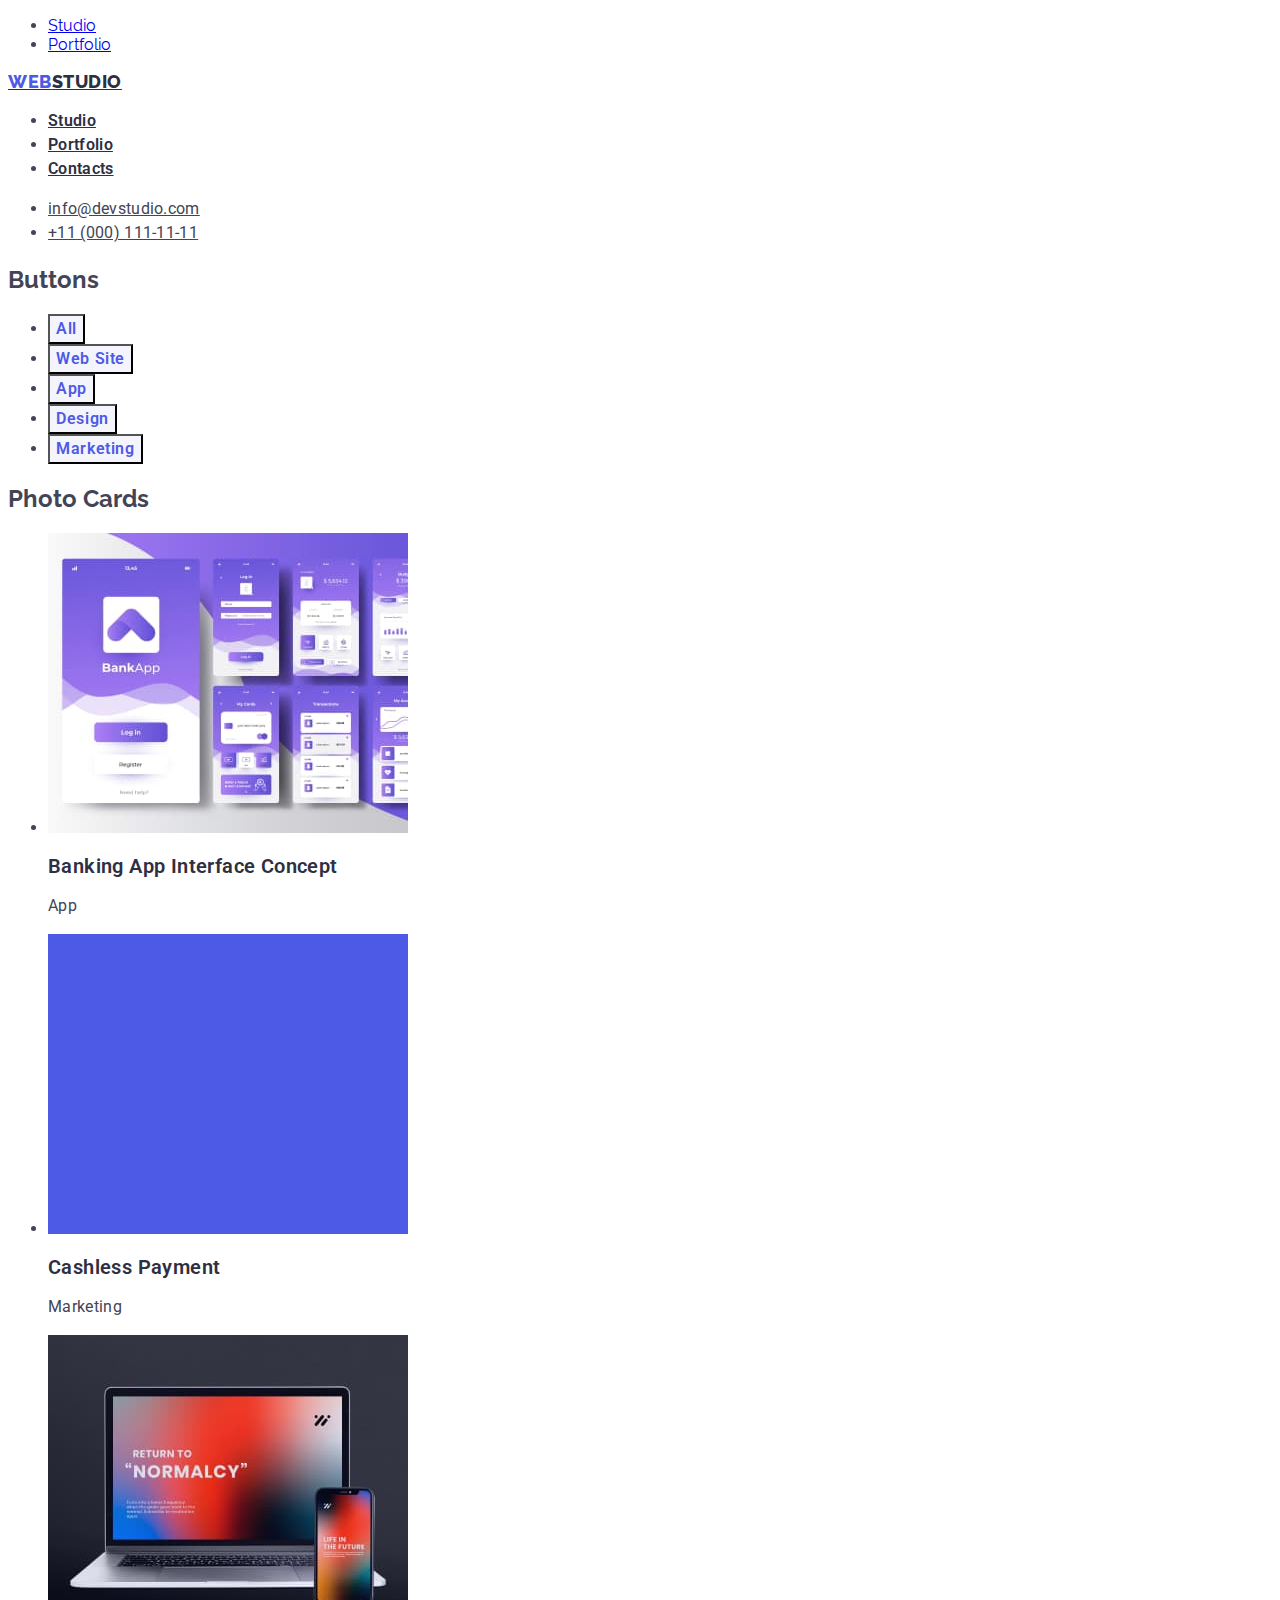
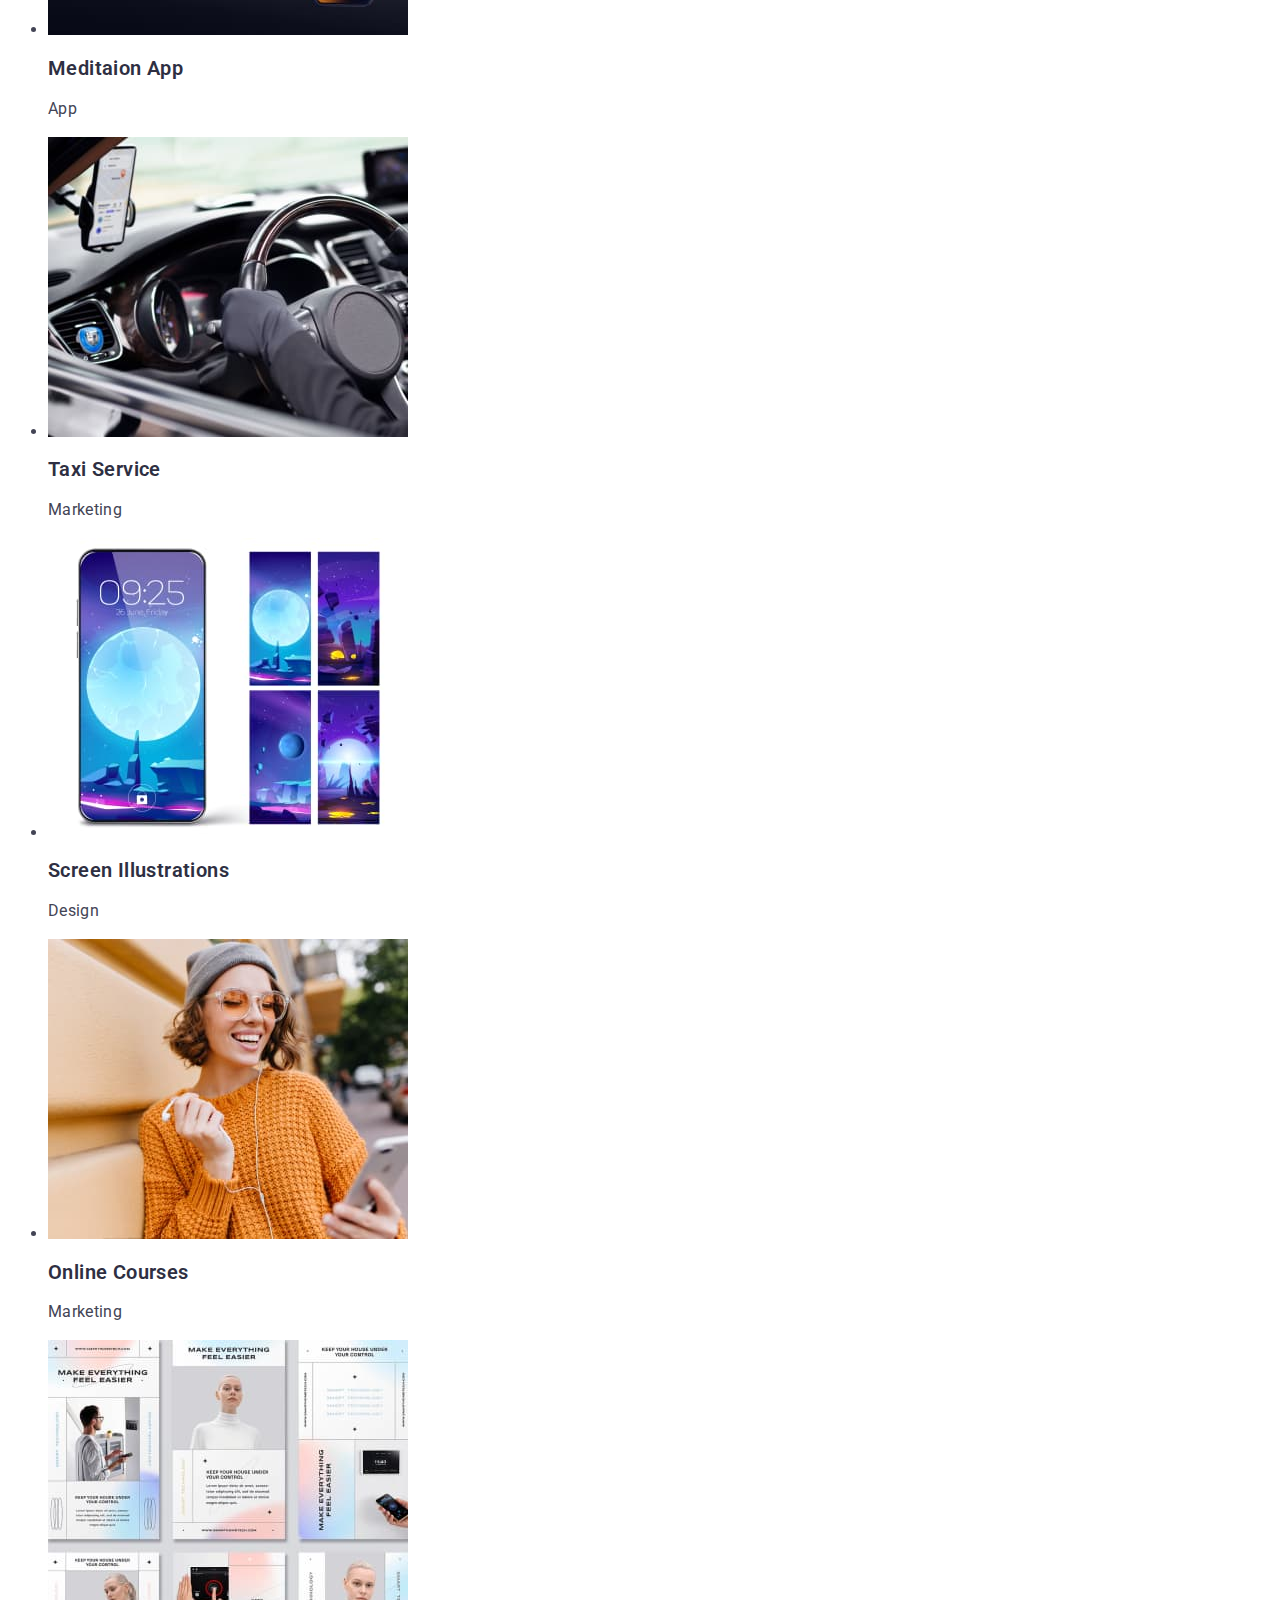
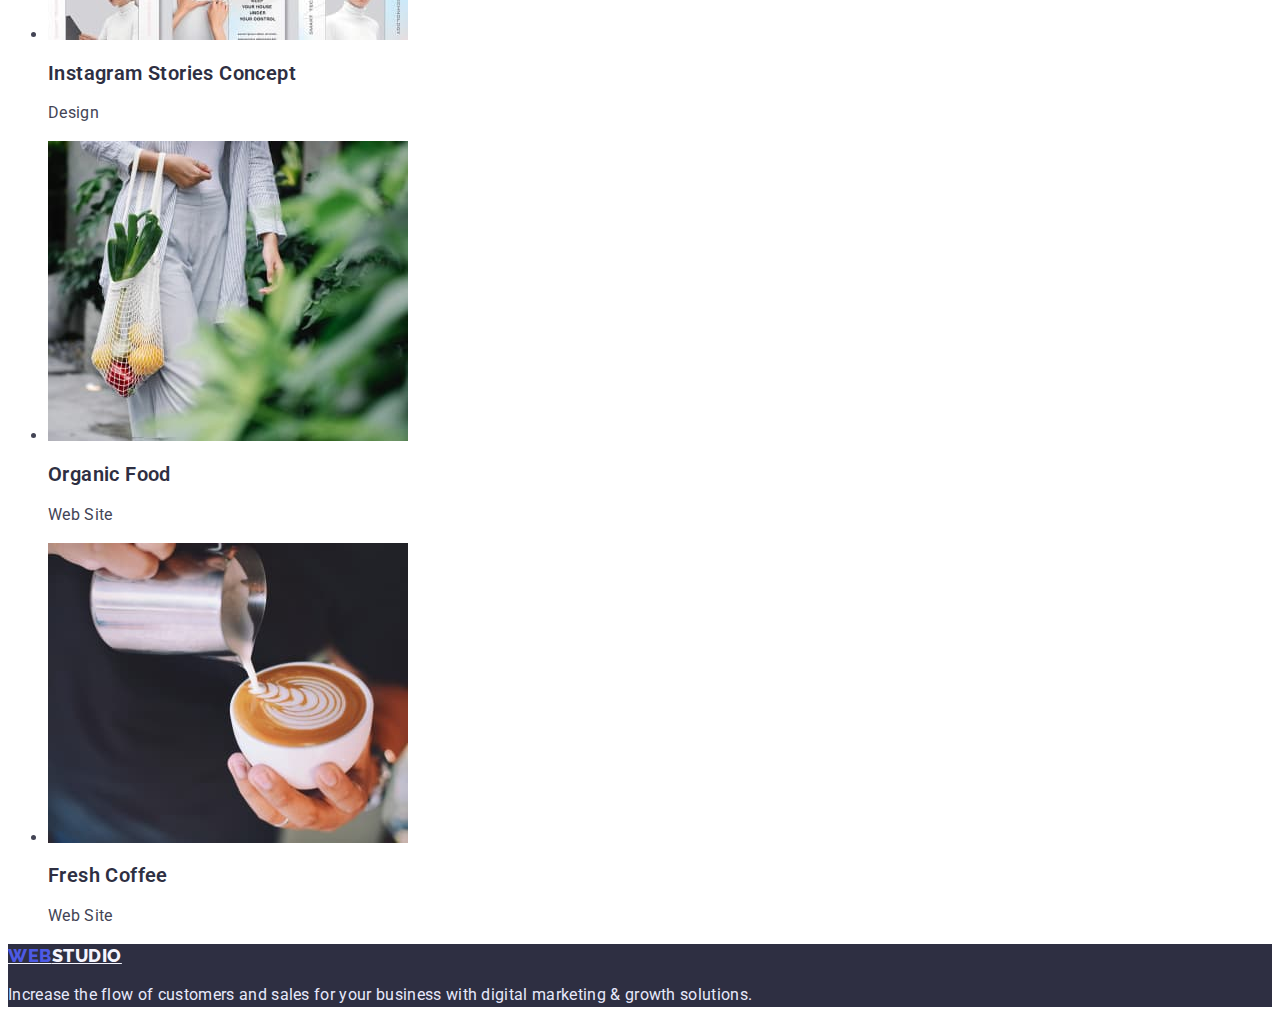
==== portfolio.html @ ffb572b6 "homework2" ====
<!DOCTYPE html>
<html lang="en">
  <head>
    <meta charset="UTF-8" />
    <meta http-equiv="X-UA-Compatible" content="IE=edge" />
    <meta name="viewport" content="width=device-width, initial-scale=1.0" />
    <title>Portfolio</title>
    <link rel="preconnect" href="https://fonts.googleapis.com" />
    <link rel="preconnect" href="https://fonts.gstatic.com" crossorigin />
    <link
      href="https://fonts.googleapis.com/css2?family=Raleway:wght@700&family=Roboto:wght@400;500;700;900&display=swap"
      rel="stylesheet"
    />
    <link rel="stylesheet" href="./css/portfolio.styles.css" />
  </head>
  <body>
    <header>
      <nav>
        <ul>
          <li><a href="./index.html">Studio</a></li>
          <li><a href="./portfolio.html">Portfolio</a></li>
        </ul>
        <a href="" class="logo"><span class="logo-main">Web</span>studio</a>
        <ul class="menu">
          <li><a class="menu-item" href="">Studio</a></li>
          <li><a class="menu-item" href="">Portfolio</a></li>
          <li><a class="menu-item" href="">Contacts</a></li>
        </ul>
      </nav>
      <ul>
        <li>
          <a class="email" href="mailto:info@devstudio.com"
            >info@devstudio.com</a
          >
        </li>
        <li>
          <a class="phone-number" href="tel:+11(000)111-11-11"
            >+11 (000) 111-11-11</a
          >
        </li>
      </ul>
    </header>
    <main class="main">
      <section>
        <h2>Buttons</h2>
        <ul class="btn-list">
          <li><button class="modal-btn" type="button">All</button></li>
          <li><button class="modal-btn" type="button">Web Site</button></li>
          <li><button class="modal-btn" type="button">App</button></li>
          <li><button class="modal-btn" type="button">Design</button></li>
          <li><button class="modal-btn" type="button">Marketing</button></li>
        </ul>
        <h2>Photo Cards</h2>
        <ul>
          <li>
            <a href="">
              <img
                src="./images/portfolio/photo1.jpg"
                alt="our projects"
                width="360"
              />
            </a>
            <h2 class="card-title">Banking App Interface Concept</h2>
            <p class="card-description">App</p>
          </li>
          <li>
            <a href=""
              ><img
                src="./images/portfolio/photo2.jpg"
                alt="our projects"
                width="360"
              />
            </a>
            <h2 class="card-title">Cashless Payment</h2>
            <p class="card-description">Marketing</p>
          </li>
          <li>
            <a href=""
              ><img
                src="./images/portfolio/photo3.jpg"
                alt="our projects"
                width="360"
              />
            </a>
            <h2 class="card-title">Meditaion App</h2>
            <p class="card-description">App</p>
          </li>
          <li>
            <a href=""
              ><img
                src="./images/portfolio/photo4.jpg"
                alt="our projects"
                width="360"
              />
            </a>
            <h2 class="card-title">Taxi Service</h2>
            <p class="card-description">Marketing</p>
          </li>
          <li>
            <a href=""
              ><img
                src="./images/portfolio/photo5.jpg"
                alt="our projects"
                width="360"
              />
            </a>
            <h2 class="card-title">Screen Illustrations</h2>
            <p class="card-description">Design</p>
          </li>
          <li>
            <a href="">
              <img
                src="./images/portfolio/photo6.jpg"
                alt="our projects"
                width="360"
              />
            </a>
            <h2 class="card-title">Online Courses</h2>
            <p class="card-description">Marketing</p>
          </li>
          <li>
            <a href=""
              ><img
                src="./images/portfolio/photo7.jpg"
                alt="our projects"
                width="360"
              />
            </a>
            <h2 class="card-title">Instagram Stories Concept</h2>
            <p class="card-description">Design</p>
          </li>
          <li>
            <a href=""
              ><img
                src="./images/portfolio/photo8.jpg"
                alt="our projects"
                width="360"
              />
            </a>
            <h2 class="card-title">Organic Food</h2>
            <p class="card-description">Web Site</p>
          </li>
          <li>
            <a href=""
              ><img
                src="./images/portfolio/photo9.jpg"
                alt="our projects"
                width="360"
              />
            </a>
            <h2 class="card-title">Fresh Coffee</h2>
            <p class="card-description">Web Site</p>
          </li>
        </ul>
      </section>
    </main>
    <footer class="footer">
      <a href="" class="logo-footer"
        ><span class="logo-main">Web</span>studio</a
      >
      <p class="footer-text">
        Increase the flow of customers and sales for your business with digital
        marketing & growth solutions.
      </p>
    </footer>
  </body>
</html>
---- css/portfolio.styles.css ----
:root {
  --accent-color: #4d5ae5;
  --primary-text-color: #2e2f42;
  --text-color: #434455;
  --primary-font: 'Roboto', 'Raleway', sans-serif;
  --secondary-font: 'Raleway', 'Roboto', sans-serif;
}

body {
  font-family: var(--primary-font);
  font-family: var(--secondary-font);
  color: var(--accent-color);
  color: var(--primary-text-color);
  color: var(--text-color);
}

.logo-main {
  font-family: var(--secondary-font);
  font-weight: 800;
  font-size: 18px;
  line-height: 1.3;
  letter-spacing: 0.03em;
  text-transform: uppercase;
  color: var(--accent-color);
}

.logo {
  font-family: var(--secondary-font);
  font-weight: 800;
  font-size: 18px;
  line-height: 1.3;
  letter-spacing: 0.03em;
  text-transform: uppercase;
  color: var(--primary-text-color);
}

.menu-item {
  font-family: var(--primary-font);
  font-weight: 600;
  font-size: 16px;
  line-height: 1.5;
  letter-spacing: 0.02em;
  color: var(--primary-text-color);
}

.menu-item:hover,
.menu-item:focus {
  color: var(--accent-color);
}

.email,
.phone-number {
  font-family: var(--primary-font);
  font-size: 16px;
  line-height: 1.5;
  letter-spacing: 0.02em;
  color: var(--text-color);
}

.email:hover,
.email:focus {
  color: var(--accent-color);
}

.phone-number:hover,
.phone-number:focus {
  color: var(--accent-color);
}

.modal-btn {
  font-family: var(--primary-font);
  font-weight: 600;
  font-size: 16px;
  line-height: 1.5;
  letter-spacing: 0.04em;
  color: var(--accent-color);
  background: #f4f4fd;
  cursor: pointer;
}

.modal-btn:hover,
.modal-btn:focus {
  background: var(--accent-color);
  color: #ffffff;
}
.card-title {
  font-family: var(--primary-font);
  font-weight: 600;
  font-size: 20px;
  line-height: 1.2;
  letter-spacing: 0.02em;
  color: var(--primary-text-color);
}
.card-description {
  font-family: var(--primary-font);
  font-size: 16px;
  line-height: 1.5;
  letter-spacing: 0.02em;
  color: var(--text-color);
}

.footer {
  background: var(--primary-text-color);
}
.logo-footer {
  font-family: var(--secondary-font);
  font-weight: 800;
  font-size: 18px;
  line-height: 1.1;
  letter-spacing: 0.03em;
  text-transform: uppercase;
  color: #f4f4fd;
}
.footer-text {
  font-family: var(--primary-font);
  font-size: 16px;
  line-height: 1.5;
  letter-spacing: 0.02em;
  color: #e7e9fc;
}
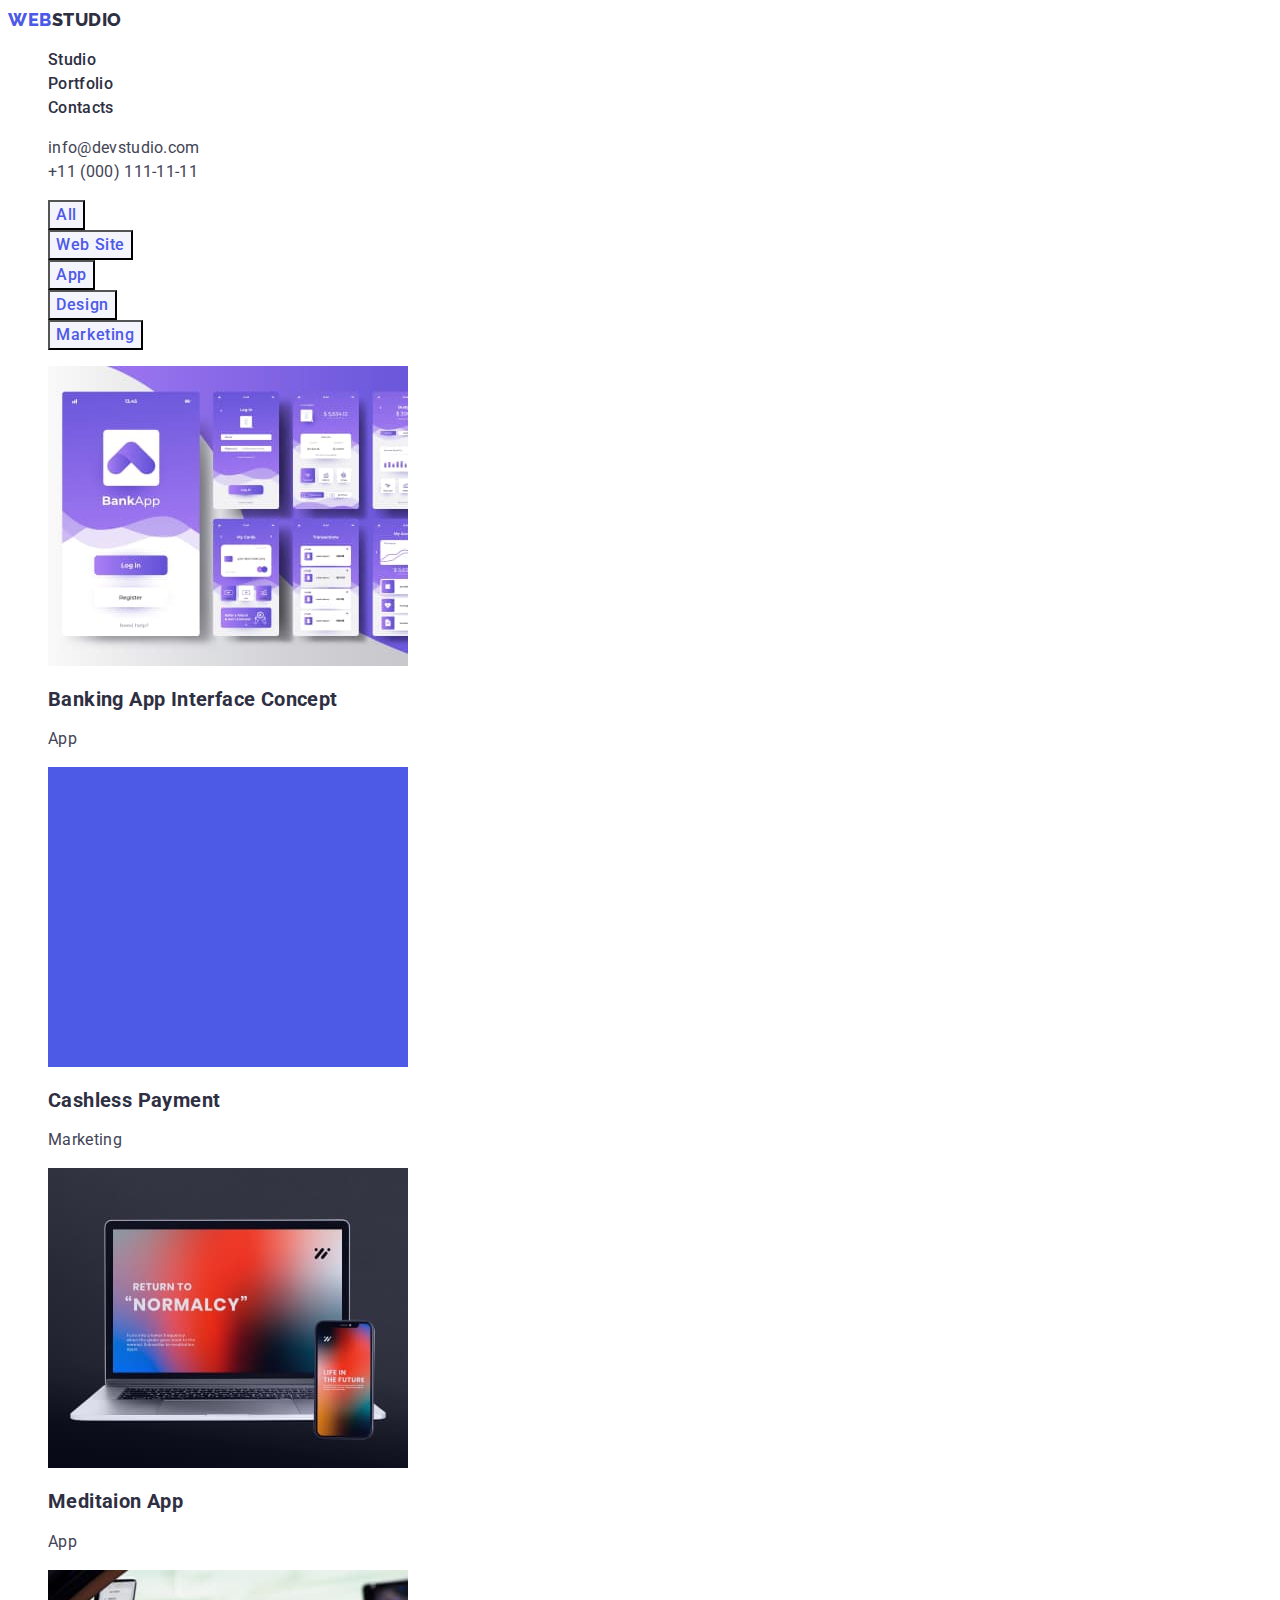
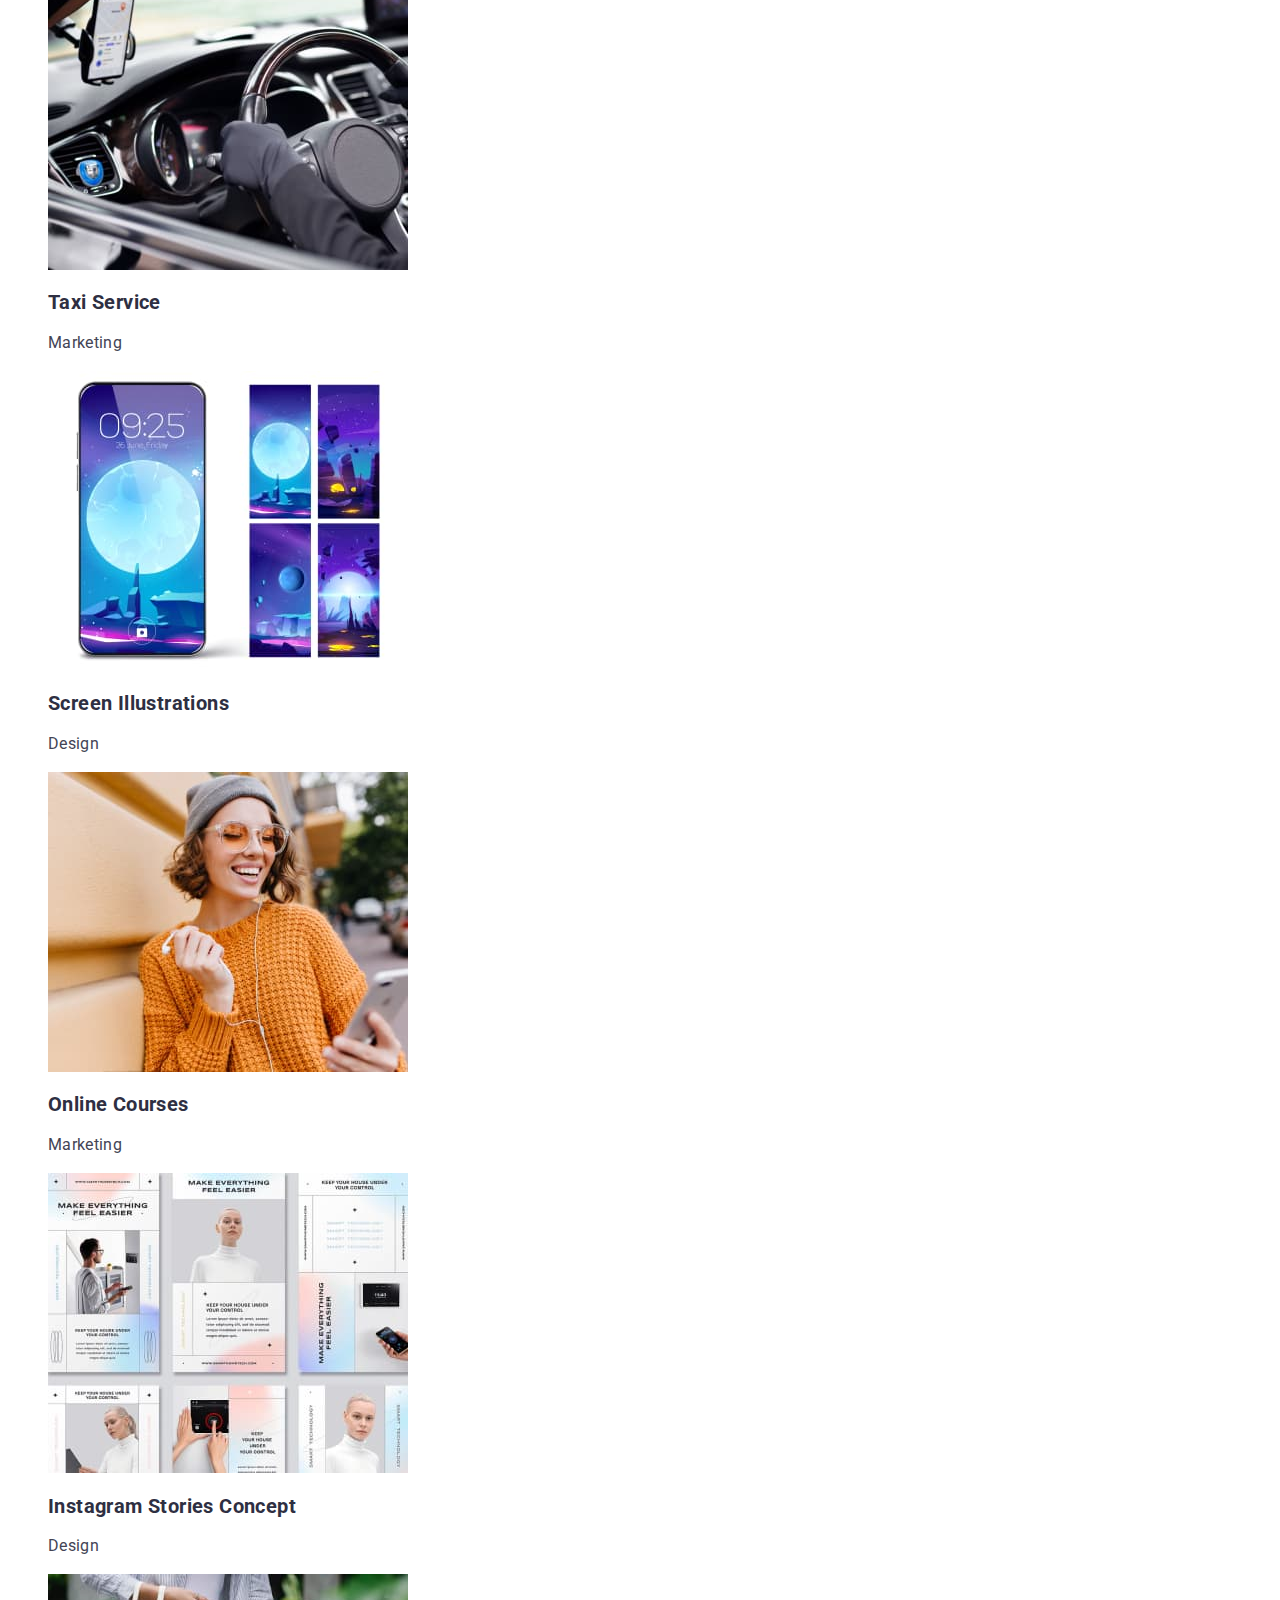
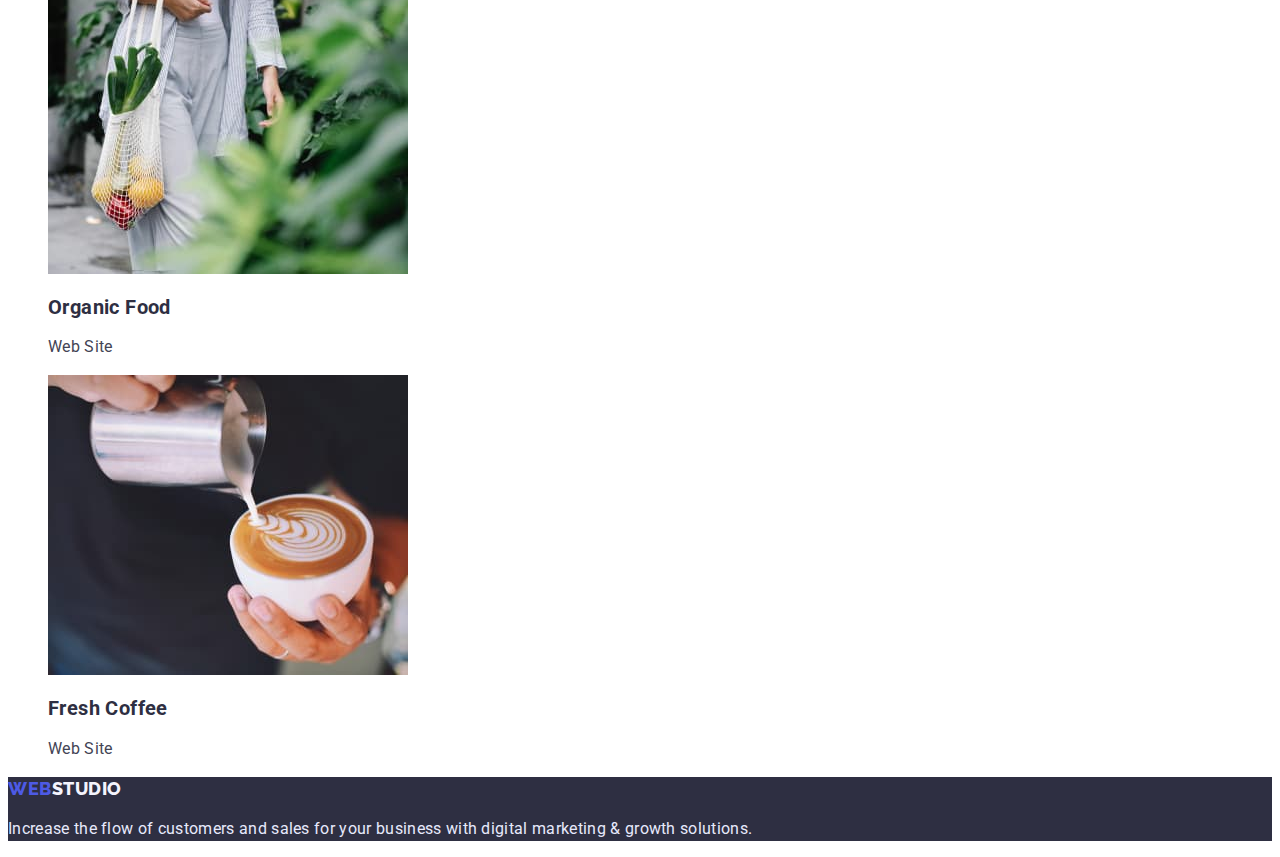
==== commit 090b76d9: "Update index html file" ====
--- a/portfolio.html
+++ b/portfolio.html
@@ -8,7 +8,7 @@
     <link rel="preconnect" href="https://fonts.googleapis.com" />
     <link rel="preconnect" href="https://fonts.gstatic.com" crossorigin />
     <link
-      href="https://fonts.googleapis.com/css2?family=Raleway:wght@700&family=Roboto:wght@400;500;700;900&display=swap"
+      href="https://fonts.googleapis.com/css2?family=Raleway:wght@800&family=Roboto:wght@400;500;700;900&display=swap"
       rel="stylesheet"
     />
     <link rel="stylesheet" href="./css/portfolio.styles.css" />
@@ -16,15 +16,11 @@
   <body>
     <header>
       <nav>
-        <ul>
-          <li><a href="./index.html">Studio</a></li>
-          <li><a href="./portfolio.html">Portfolio</a></li>
-        </ul>
         <a href="" class="logo"><span class="logo-main">Web</span>studio</a>
         <ul class="menu">
-          <li><a class="menu-item" href="">Studio</a></li>
-          <li><a class="menu-item" href="">Portfolio</a></li>
-          <li><a class="menu-item" href="">Contacts</a></li>
+          <li><a class="menu-link" href="./index.html">Studio</a></li>
+          <li><a class="menu-link" href="./portfolio.html">Portfolio</a></li>
+          <li><a class="menu-link" href="">Contacts</a></li>
         </ul>
       </nav>
       <ul>
@@ -42,7 +38,7 @@
     </header>
     <main class="main">
       <section>
-        <h2>Buttons</h2>
+        <h1 class="visually-hidden">Portfolio</h1>
         <ul class="btn-list">
           <li><button class="modal-btn" type="button">All</button></li>
           <li><button class="modal-btn" type="button">Web Site</button></li>
@@ -50,7 +46,6 @@
           <li><button class="modal-btn" type="button">Design</button></li>
           <li><button class="modal-btn" type="button">Marketing</button></li>
         </ul>
-        <h2>Photo Cards</h2>
         <ul>
           <li>
             <a href="">
@@ -59,9 +54,9 @@
                 alt="our projects"
                 width="360"
               />
-            </a>
-            <h2 class="card-title">Banking App Interface Concept</h2>
-            <p class="card-description">App</p>
+              <h2 class="card-title">Banking App Interface Concept</h2>
+              <p class="card-description">App</p></a
+            >
           </li>
           <li>
             <a href=""
@@ -70,9 +65,9 @@
                 alt="our projects"
                 width="360"
               />
+              <h2 class="card-title">Cashless Payment</h2>
+              <p class="card-description">Marketing</p>
             </a>
-            <h2 class="card-title">Cashless Payment</h2>
-            <p class="card-description">Marketing</p>
           </li>
           <li>
             <a href=""
@@ -81,9 +76,9 @@
                 alt="our projects"
                 width="360"
               />
+              <h2 class="card-title">Meditaion App</h2>
+              <p class="card-description">App</p>
             </a>
-            <h2 class="card-title">Meditaion App</h2>
-            <p class="card-description">App</p>
           </li>
           <li>
             <a href=""
@@ -92,9 +87,9 @@
                 alt="our projects"
                 width="360"
               />
-            </a>
-            <h2 class="card-title">Taxi Service</h2>
-            <p class="card-description">Marketing</p>
+              <h2 class="card-title">Taxi Service</h2>
+              <p class="card-description">Marketing</p></a
+            >
           </li>
           <li>
             <a href=""
@@ -103,9 +98,9 @@
                 alt="our projects"
                 width="360"
               />
+              <h2 class="card-title">Screen Illustrations</h2>
+              <p class="card-description">Design</p>
             </a>
-            <h2 class="card-title">Screen Illustrations</h2>
-            <p class="card-description">Design</p>
           </li>
           <li>
             <a href="">
@@ -114,9 +109,9 @@
                 alt="our projects"
                 width="360"
               />
-            </a>
-            <h2 class="card-title">Online Courses</h2>
-            <p class="card-description">Marketing</p>
+              <h2 class="card-title">Online Courses</h2>
+              <p class="card-description">Marketing</p></a
+            >
           </li>
           <li>
             <a href=""
@@ -125,9 +120,9 @@
                 alt="our projects"
                 width="360"
               />
+              <h2 class="card-title">Instagram Stories Concept</h2>
+              <p class="card-description">Design</p>
             </a>
-            <h2 class="card-title">Instagram Stories Concept</h2>
-            <p class="card-description">Design</p>
           </li>
           <li>
             <a href=""
@@ -136,9 +131,9 @@
                 alt="our projects"
                 width="360"
               />
+              <h2 class="card-title">Organic Food</h2>
+              <p class="card-description">Web Site</p>
             </a>
-            <h2 class="card-title">Organic Food</h2>
-            <p class="card-description">Web Site</p>
           </li>
           <li>
             <a href=""
@@ -147,9 +142,9 @@
                 alt="our projects"
                 width="360"
               />
-            </a>
-            <h2 class="card-title">Fresh Coffee</h2>
-            <p class="card-description">Web Site</p>
+              <h2 class="card-title">Fresh Coffee</h2>
+              <p class="card-description">Web Site</p></a
+            >
           </li>
         </ul>
       </section>
--- a/css/portfolio.styles.css
+++ b/css/portfolio.styles.css
@@ -1,24 +1,29 @@
+ol,
+ul {
+  list-style: none;
+}
+a {
+  text-decoration: none;
+}
+
 :root {
   --accent-color: #4d5ae5;
   --primary-text-color: #2e2f42;
   --text-color: #434455;
-  --primary-font: 'Roboto', 'Raleway', sans-serif;
-  --secondary-font: 'Raleway', 'Roboto', sans-serif;
+  --primary-font: 'Roboto', sans-serif;
+  --secondary-font: 'Raleway', sans-serif;
 }
 
 body {
   font-family: var(--primary-font);
-  font-family: var(--secondary-font);
-  color: var(--accent-color);
   color: var(--primary-text-color);
-  color: var(--text-color);
 }
 
 .logo-main {
   font-family: var(--secondary-font);
   font-weight: 800;
   font-size: 18px;
-  line-height: 1.3;
+  line-height: 1.33;
   letter-spacing: 0.03em;
   text-transform: uppercase;
   color: var(--accent-color);
@@ -28,23 +33,23 @@
   font-family: var(--secondary-font);
   font-weight: 800;
   font-size: 18px;
-  line-height: 1.3;
+  line-height: 1.33;
   letter-spacing: 0.03em;
   text-transform: uppercase;
   color: var(--primary-text-color);
 }
 
-.menu-item {
+.menu-link {
   font-family: var(--primary-font);
-  font-weight: 600;
+  font-weight: 500;
   font-size: 16px;
   line-height: 1.5;
   letter-spacing: 0.02em;
   color: var(--primary-text-color);
 }
 
-.menu-item:hover,
-.menu-item:focus {
+.menu-link:hover,
+.menu-link:focus {
   color: var(--accent-color);
 }
 
@@ -67,9 +72,22 @@
   color: var(--accent-color);
 }
 
+.visually-hidden {
+  position: absolute;
+  white-space: nowrap;
+  width: 1px;
+  height: 1px;
+  overflow: hidden;
+  border: 0;
+  padding: 0;
+  clip: rect(0 0 0 0);
+  clip-path: inset(50%);
+  margin: -1px;
+}
+
 .modal-btn {
   font-family: var(--primary-font);
-  font-weight: 600;
+  font-weight: 500;
   font-size: 16px;
   line-height: 1.5;
   letter-spacing: 0.04em;
@@ -85,7 +103,7 @@
 }
 .card-title {
   font-family: var(--primary-font);
-  font-weight: 600;
+  font-weight: 700;
   font-size: 20px;
   line-height: 1.2;
   letter-spacing: 0.02em;
@@ -106,7 +124,7 @@
   font-family: var(--secondary-font);
   font-weight: 800;
   font-size: 18px;
-  line-height: 1.1;
+  line-height: 1.11;
   letter-spacing: 0.03em;
   text-transform: uppercase;
   color: #f4f4fd;
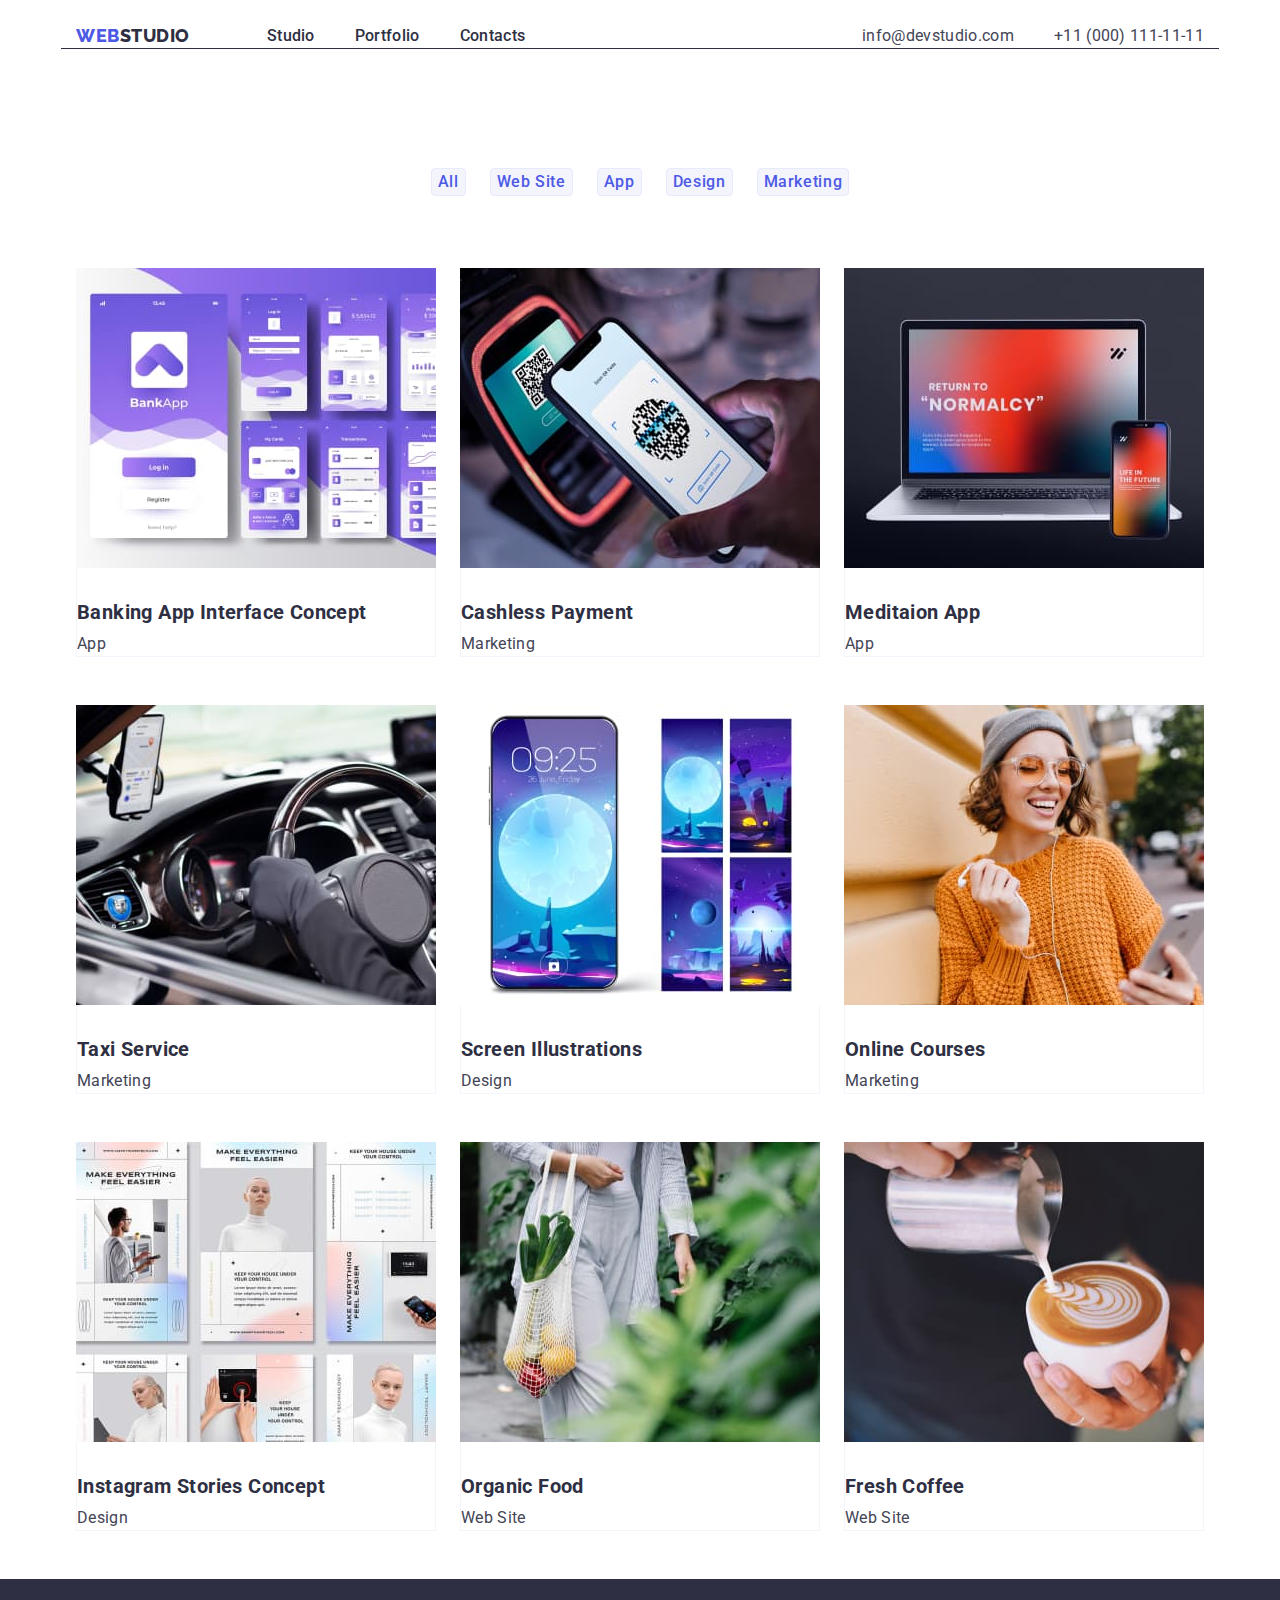
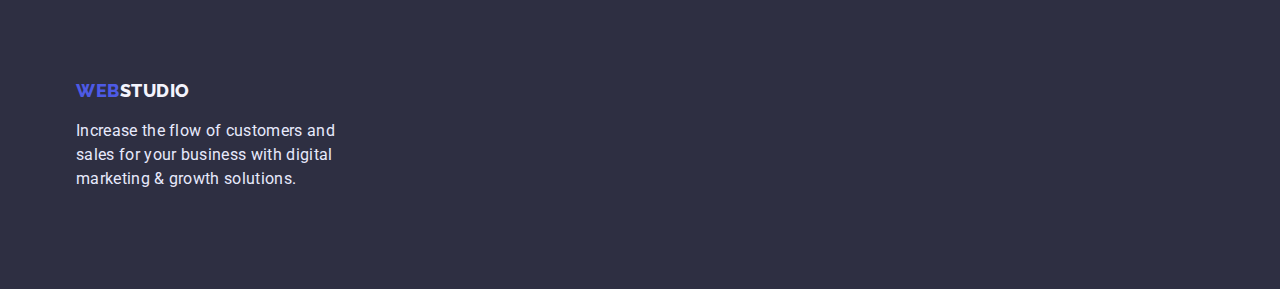
==== commit eac22c55: "homework3" ====
--- a/portfolio.html
+++ b/portfolio.html
@@ -11,152 +11,197 @@
       href="https://fonts.googleapis.com/css2?family=Raleway:wght@800&family=Roboto:wght@400;500;700;900&display=swap"
       rel="stylesheet"
     />
+    <link
+      rel="stylesheet"
+      href="https://cdn.jsdelivr.net/npm/modern-normalize@1.1.0/modern-normalize.min.css"
+    />
     <link rel="stylesheet" href="./css/portfolio.styles.css" />
   </head>
   <body>
-    <header>
-      <nav>
-        <a href="" class="logo"><span class="logo-main">Web</span>studio</a>
-        <ul class="menu">
-          <li><a class="menu-link" href="./index.html">Studio</a></li>
-          <li><a class="menu-link" href="./portfolio.html">Portfolio</a></li>
-          <li><a class="menu-link" href="">Contacts</a></li>
+    <header class="page-header">
+      <div class="container page-header-container">
+        <nav class="page-nav">
+          <a href="" class="logo"><span class="logo-main">Web</span>studio</a>
+          <ul class="menu">
+            <li class="menu-item">
+              <a class="menu-link" href="./index.html">Studio</a>
+            </li>
+            <li class="menu-item">
+              <a class="menu-link" href="./portfolio.html">Portfolio</a>
+            </li>
+            <li class="menu-item">
+              <a class="menu-link" href="">Contacts</a>
+            </li>
+          </ul>
+        </nav>
+        <ul class="page-link">
+          <li class="contact-link">
+            <a class="email" href="mailto:info@devstudio.com"
+              >info@devstudio.com</a
+            >
+          </li>
+          <li class="contact-link">
+            <a class="phone-number" href="tel:+11(000)111-11-11"
+              >+11 (000) 111-11-11</a
+            >
+          </li>
         </ul>
-      </nav>
-      <ul>
-        <li>
-          <a class="email" href="mailto:info@devstudio.com"
-            >info@devstudio.com</a
-          >
-        </li>
-        <li>
-          <a class="phone-number" href="tel:+11(000)111-11-11"
-            >+11 (000) 111-11-11</a
-          >
-        </li>
-      </ul>
+      </div>
     </header>
     <main class="main">
       <section>
-        <h1 class="visually-hidden">Portfolio</h1>
-        <ul class="btn-list">
-          <li><button class="modal-btn" type="button">All</button></li>
-          <li><button class="modal-btn" type="button">Web Site</button></li>
-          <li><button class="modal-btn" type="button">App</button></li>
-          <li><button class="modal-btn" type="button">Design</button></li>
-          <li><button class="modal-btn" type="button">Marketing</button></li>
-        </ul>
-        <ul>
-          <li>
-            <a href="">
-              <img
-                src="./images/portfolio/photo1.jpg"
-                alt="our projects"
-                width="360"
-              />
-              <h2 class="card-title">Banking App Interface Concept</h2>
-              <p class="card-description">App</p></a
-            >
-          </li>
-          <li>
-            <a href=""
-              ><img
-                src="./images/portfolio/photo2.jpg"
-                alt="our projects"
-                width="360"
-              />
-              <h2 class="card-title">Cashless Payment</h2>
-              <p class="card-description">Marketing</p>
-            </a>
-          </li>
-          <li>
-            <a href=""
-              ><img
-                src="./images/portfolio/photo3.jpg"
-                alt="our projects"
-                width="360"
-              />
-              <h2 class="card-title">Meditaion App</h2>
-              <p class="card-description">App</p>
-            </a>
-          </li>
-          <li>
-            <a href=""
-              ><img
-                src="./images/portfolio/photo4.jpg"
-                alt="our projects"
-                width="360"
-              />
-              <h2 class="card-title">Taxi Service</h2>
-              <p class="card-description">Marketing</p></a
-            >
-          </li>
-          <li>
-            <a href=""
-              ><img
-                src="./images/portfolio/photo5.jpg"
-                alt="our projects"
-                width="360"
-              />
-              <h2 class="card-title">Screen Illustrations</h2>
-              <p class="card-description">Design</p>
-            </a>
-          </li>
-          <li>
-            <a href="">
-              <img
-                src="./images/portfolio/photo6.jpg"
-                alt="our projects"
-                width="360"
-              />
-              <h2 class="card-title">Online Courses</h2>
-              <p class="card-description">Marketing</p></a
-            >
-          </li>
-          <li>
-            <a href=""
-              ><img
-                src="./images/portfolio/photo7.jpg"
-                alt="our projects"
-                width="360"
-              />
-              <h2 class="card-title">Instagram Stories Concept</h2>
-              <p class="card-description">Design</p>
-            </a>
-          </li>
-          <li>
-            <a href=""
-              ><img
-                src="./images/portfolio/photo8.jpg"
-                alt="our projects"
-                width="360"
-              />
-              <h2 class="card-title">Organic Food</h2>
-              <p class="card-description">Web Site</p>
-            </a>
-          </li>
-          <li>
-            <a href=""
-              ><img
-                src="./images/portfolio/photo9.jpg"
-                alt="our projects"
-                width="360"
-              />
-              <h2 class="card-title">Fresh Coffee</h2>
-              <p class="card-description">Web Site</p></a
-            >
-          </li>
-        </ul>
+        <div class="container modal-btn-container">
+          <h1 class="visually-hidden">Portfolio</h1>
+          <ul class="btn-list">
+            <li class="btn-link">
+              <button class="modal-btn" type="button">All</button>
+            </li>
+            <li class="btn-link">
+              <button class="modal-btn" type="button">Web Site</button>
+            </li>
+            <li class="btn-link">
+              <button class="modal-btn" type="button">App</button>
+            </li>
+            <li class="btn-link">
+              <button class="modal-btn" type="button">Design</button>
+            </li>
+            <li class="btn-link">
+              <button class="modal-btn" type="button">Marketing</button>
+            </li>
+          </ul>
+          <ul>
+            <div class="flex-container">
+            <li class="flex-elements">
+              <a href="">
+                <img
+                  src="./images/portfolio/photo1.jpg"
+                  alt="our projects"
+                  width="360"
+                />
+                <div class="emplyees-cards-content-wrapper">
+                <h2 class="card-title">Banking App Interface Concept</h2>
+                <p class="card-description">App</p></a>
+              </div>
+            </li>
+            <li class="flex-elements">
+              <a href=""
+                ><img
+                  src="./images/portfolio/photo2.jpg"
+                  alt="our projects"
+                  width="360"
+                />
+                <div class="emplyees-cards-content-wrapper">
+                <h2 class="card-title">Cashless Payment</h2>
+                <p class="card-description">Marketing</p>
+              </a>
+            </div>
+            </li>
+            <li class="flex-elements">
+              <a href=""
+                ><img
+                  src="./images/portfolio/photo3.jpg"
+                  alt="our projects"
+                  width="360"
+                />
+                <div class="emplyees-cards-content-wrapper">
+                <h2 class="card-title">Meditaion App</h2>
+                <p class="card-description">App</p>
+              </a>
+            </div>
+            </li>
+            <li class="flex-elements">
+              <a href=""
+                ><img
+                  src="./images/portfolio/photo4.jpg"
+                  alt="our projects"
+                  width="360"
+                />
+                <div class="emplyees-cards-content-wrapper">
+                <h2 class="card-title">Taxi Service</h2>
+                <p class="card-description">Marketing</p>
+              </a>
+              </div>
+            </li>
+            <li class="flex-elements">
+              <a href=""
+                ><img
+                  src="./images/portfolio/photo5.jpg"
+                  alt="our projects"
+                  width="360"
+                />
+                <div class="emplyees-cards-content-wrapper">
+                <h2 class="card-title">Screen Illustrations</h2>
+                <p class="card-description">Design</p>
+              </a>
+            </div>
+            </li>
+            <li class="flex-elements">
+              <a href="">
+                <img
+                  src="./images/portfolio/photo6.jpg"
+                  alt="our projects"
+                  width="360"
+                />
+                <div class="emplyees-cards-content-wrapper">
+                <h2 class="card-title">Online Courses</h2>
+                <p class="card-description">Marketing</p>
+              </a>
+              </div>
+            </li>
+            <li class="flex-elements">
+              <a href=""
+                ><img
+                  src="./images/portfolio/photo7.jpg"
+                  alt="our projects"
+                  width="360"
+                />
+                <div class="emplyees-cards-content-wrapper">
+                <h2 class="card-title">Instagram Stories Concept</h2>
+                <p class="card-description">Design</p>
+              </a>
+            </div>
+            </li>
+            <li class="flex-elements">
+              <a href=""
+                ><img
+                  src="./images/portfolio/photo8.jpg"
+                  alt="our projects"
+                  width="360"
+                />
+                <div class="emplyees-cards-content-wrapper">
+                <h2 class="card-title">Organic Food</h2>
+                <p class="card-description">Web Site</p>
+              </a>
+            </div>
+            </li>
+            <li class="flex-elements">
+              <a href=""
+                ><img
+                  src="./images/portfolio/photo9.jpg"
+                  alt="our projects"
+                  width="360"
+                />
+                <div class="emplyees-cards-content-wrapper">
+                <h2 class="card-title">Fresh Coffee</h2>
+                <p class="card-description">Web Site</p>
+              </a>
+              </div>
+            </li>
+          </div>
+          </ul>
+        </div>
       </section>
     </main>
     <footer class="footer">
-      <a href="" class="logo-footer"
-        ><span class="logo-main">Web</span>studio</a
-      >
-      <p class="footer-text">
-        Increase the flow of customers and sales for your business with digital
-        marketing & growth solutions.
-      </p>
+      <div class="container">
+        <a href="" class="logo-footer"
+          ><span class="logo-main">Web</span>studio</a
+        >
+        <p class="footer-text">
+          Increase the flow of customers and sales for your business with
+          digital marketing & growth solutions.
+        </p>
+      </div>
     </footer>
   </body>
 </html>
--- a/css/portfolio.styles.css
+++ b/css/portfolio.styles.css
@@ -4,6 +4,24 @@
 }
 a {
   text-decoration: none;
+}
+
+h1,
+h2,
+h3,
+p {
+  margin-top: 0;
+  margin-bottom: 0;
+}
+ol,
+ul {
+  margin-top: 0;
+  margin-bottom: 0;
+  padding-left: 0;
+}
+
+img {
+  display: block;
 }
 
 :root {
@@ -17,6 +35,38 @@
 body {
   font-family: var(--primary-font);
   color: var(--primary-text-color);
+}
+
+.container {
+  width: 1158px;
+  margin-left: auto;
+  margin-right: auto;
+  padding-left: 15px;
+  padding-right: 15px;
+}
+
+.page-nav {
+  display: flex;
+}
+
+.page-header {
+  padding-top: 24px;
+  padding-bottom: 24px;
+}
+
+.page-header-container {
+  display: flex;
+  align-items: center;
+  justify-content: space-between;
+  box-shadow: 0px 1px 0px 0px #2e2f42;
+}
+
+.menu {
+  display: flex;
+}
+
+.page-link {
+  display: flex;
 }
 
 .logo-main {
@@ -37,6 +87,7 @@
   letter-spacing: 0.03em;
   text-transform: uppercase;
   color: var(--primary-text-color);
+  margin-right: 77px;
 }
 
 .menu-link {
@@ -46,6 +97,10 @@
   line-height: 1.5;
   letter-spacing: 0.02em;
   color: var(--primary-text-color);
+}
+
+.menu-item:not(:last-child) {
+  margin-right: 40px;
 }
 
 .menu-link:hover,
@@ -53,7 +108,15 @@
   color: var(--accent-color);
 }
 
-.email,
+.email {
+  font-family: var(--primary-font);
+  font-size: 16px;
+  line-height: 1.5;
+  letter-spacing: 0.02em;
+  color: var(--text-color);
+  margin-right: 40px;
+}
+
 .phone-number {
   font-family: var(--primary-font);
   font-size: 16px;
@@ -85,6 +148,20 @@
   margin: -1px;
 }
 
+.modal-btn.container {
+  display: flex;
+}
+
+.btn-list {
+  display: flex;
+  justify-content: center;
+  margin-top: 96px;
+}
+
+.btn-link:not(:last-child) {
+  margin-right: 24px;
+}
+
 .modal-btn {
   font-family: var(--primary-font);
   font-weight: 500;
@@ -94,6 +171,8 @@
   color: var(--accent-color);
   background: #f4f4fd;
   cursor: pointer;
+  border: 1px solid #e7e9fc;
+  border-radius: 4px;
 }
 
 .modal-btn:hover,
@@ -101,6 +180,29 @@
   background: var(--accent-color);
   color: #ffffff;
 }
+
+.flex-container {
+  display: flex;
+  flex-wrap: wrap;
+  margin-top: 72px;
+}
+
+.flex-elements:not(:nth-child(3n)) {
+  margin-right: 24px;
+  margin-bottom: 48px;
+}
+
+.flex-elements:not(:nth-child(-n + 3)) {
+  margin-bottom: 48px;
+}
+
+.emplyees-cards-content-wrapper {
+  border: 1px solid #f4f4fd;
+  border-top: none;
+  padding-top: 32px;
+  background-color: #ffffff;
+}
+
 .card-title {
   font-family: var(--primary-font);
   font-weight: 700;
@@ -108,6 +210,7 @@
   line-height: 1.2;
   letter-spacing: 0.02em;
   color: var(--primary-text-color);
+  margin-bottom: 8px;
 }
 .card-description {
   font-family: var(--primary-font);
@@ -118,7 +221,9 @@
 }
 
 .footer {
+  height: 310px;
   background: var(--primary-text-color);
+  padding-top: 100px;
 }
 .logo-footer {
   font-family: var(--secondary-font);
@@ -130,9 +235,13 @@
   color: #f4f4fd;
 }
 .footer-text {
+  width: 264px;
+  height: 62px;
   font-family: var(--primary-font);
   font-size: 16px;
   line-height: 1.5;
   letter-spacing: 0.02em;
   color: #e7e9fc;
-}
+  margin-top: 16px;
+  padding-bottom: 100px;
+}
